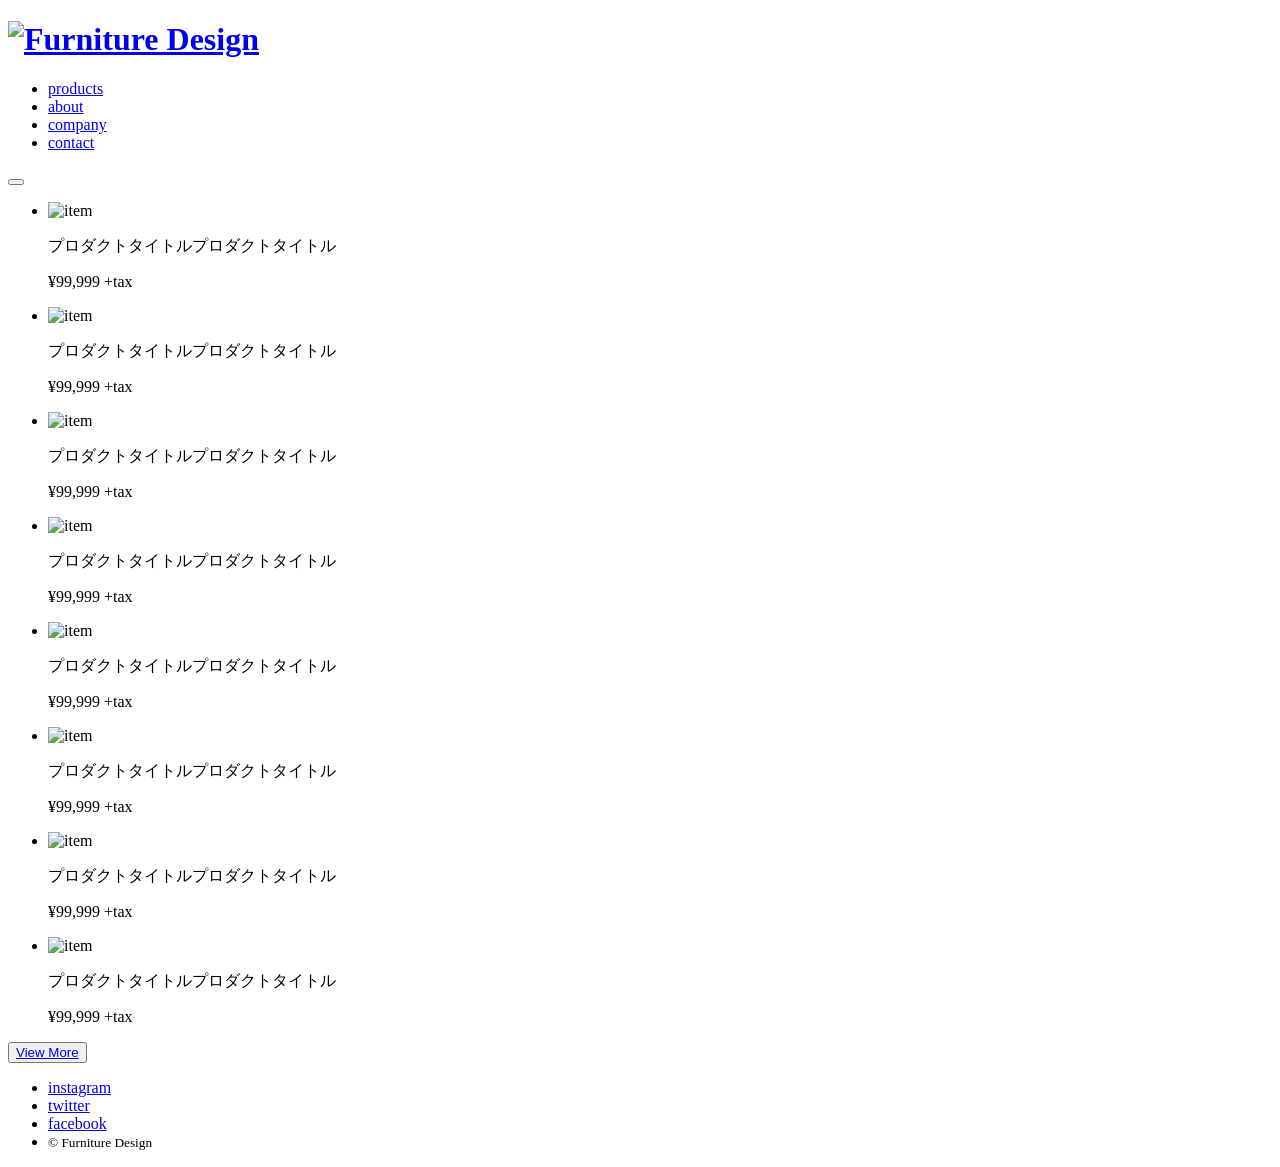
==== index.html @ 3c5ae27d "Create index.html" ====
<!DOCTYPE html>
<html lang="jp">
  <head>
    <meta charset="UTF-8" />
    <meta name="viewport" content="width=device-width, initial-scale=1.0" />
    <title>Furniture Design</title>
    <meta
      name="description"
      content="Furniture Design/南青山で家具やインテリアの企画、販売を行っている会社"
    />
    <link rel="preconnect" href="https://fonts.googleapis.com" />
    <link rel="preconnect" href="https://fonts.gstatic.com" crossorigin />
    <link
      href="https://fonts.googleapis.com/css2?family=Noto+Sans+JP:wght@100..900&display=swap"
      rel="stylesheet"
    />
    <link rel="icon" href="assets/img/favicon.ico" />

    <link rel="stylesheet" href="assets/css/destyle.min.css" media="all" />
    <link rel="stylesheet" href="assets/css/style.css" media="all" />
  </head>

  <body>
    <header id="headerBlock" class="header_block">
      <div class="header_inner">
        <h1 class="header_logo">
          <a href="#top">
            <img src="assets/img/logo.svg" alt="Furniture Design" />
          </a>
        </h1>
        <!-- header_logo -->

        <nav id="js_headerNav" class="header_nav">
          <ul>
            <li><a href="products/page1/index.html">products</a></li>
            <li><a href="about/index.html">about</a></li>
            <li><a href="company/index.html">company</a></li>
            <li><a href="mailto:xxxxx@xxx.xxx">contact</a></li>
          </ul>
        </nav>
        <!-- header_nav -->

        <button id="js_hamburgerBtn" class="hamburger_menu">
          <span class="hamburger_bar1"></span>
          <span class="hamburger_bar2"></span>
        </button>
      </div>
      <!-- header_inner -->
    </header>
    <!-- header_block -->

    <div id="js_hamburgerBg" class="hamburger_bg"></div>

    <main>
      <section id="top" class="top_block">
        <div class="top_inner">
          <ul class="top_list">
            <li class="item_card">
              <div class="item_img">
                <img
                  src="assets/img/item1.jpg"
                  width="800"
                  height="800"
                  alt="item"
                  loading="lazy"
                />
              </div>
              <p>プロダクトタイトルプロダクトタイトル</p>
              <p>¥99,999 +tax</p>
            </li>
            <!-- item_card -->

            <li class="item_card">
              <div class="item_img">
                <img
                  src="assets/img/item2.jpg"
                  width="800"
                  height="800"
                  alt="item"
                  loading="lazy"
                />
              </div>
              <p>プロダクトタイトルプロダクトタイトル</p>
              <p>¥99,999 +tax</p>
            </li>
            <!-- item_card -->

            <li class="item_card">
              <div class="item_img">
                <img
                  src="assets/img/item3.jpg"
                  width="800"
                  height="800"
                  alt="item"
                  loading="lazy"
                />
              </div>
              <p>プロダクトタイトルプロダクトタイトル</p>
              <p>¥99,999 +tax</p>
            </li>
            <!-- item_card -->

            <li class="item_card">
              <div class="item_img">
                <img
                  src="assets/img/item4.jpg"
                  width="800"
                  height="800"
                  alt="item"
                  loading="lazy"
                />
              </div>
              <p>プロダクトタイトルプロダクトタイトル</p>
              <p>¥99,999 +tax</p>
            </li>
            <!-- item_card -->

            <li class="item_card">
              <div class="item_img">
                <img
                  src="assets/img/item5.jpg"
                  width="800"
                  height="800"
                  alt="item"
                  loading="lazy"
                />
              </div>
              <p>プロダクトタイトルプロダクトタイトル</p>
              <p>¥99,999 +tax</p>
            </li>
            <!-- item_card -->

            <li class="item_card">
              <div class="item_img">
                <img
                  src="assets/img/item6.jpg"
                  width="800"
                  height="800"
                  alt="item"
                  loading="lazy"
                />
              </div>
              <p>プロダクトタイトルプロダクトタイトル</p>
              <p>¥99,999 +tax</p>
            </li>
            <!-- item_card -->

            <li class="item_card">
              <div class="item_img">
                <img
                  src="assets/img/item7.jpg"
                  width="800"
                  height="800"
                  alt="item"
                  loading="lazy"
                />
              </div>
              <p>プロダクトタイトルプロダクトタイトル</p>
              <p>¥99,999 +tax</p>
            </li>
            <!-- item_card -->

            <li class="item_card">
              <div class="item_img">
                <img
                  src="assets/img/item8.jpg"
                  width="800"
                  height="800"
                  alt="item"
                  loading="lazy"
                />
              </div>
              <p>プロダクトタイトルプロダクトタイトル</p>
              <p>¥99,999 +tax</p>
            </li>
            <!-- item_card -->
          </ul>
          <!-- top_list -->
          <button class="btn_more">
            <a href="products/page1/index.html">View More</a>
          </button>
          <!-- btn_more -->
        </div>
        <!-- top_inner -->
      </section>
      <!-- top_block -->
    </main>
    <footer class="footer_block">
      <div class="footer_inner">
        <nav class="footer_nav">
          <ul>
            <div class="footer_nav_links">
              <li><a href="#">instagram</a></li>
              <li><a href="#">twitter</a></li>
              <li><a href="#">facebook</a></li>
            </div>
            <!-- footer_nav_links -->
            <li><small>© Furniture Design</small></li>
          </ul>
        </nav>
        <!-- footer_nav -->
      </div>
      <!-- footer_inner -->
    </footer>
    <!-- footer_block -->

    <script type="text/javascript" src="assets/js/jquery.js"></script>
    <script type="text/javascript" src="assets/js/style.js"></script>
  </body>
</html>
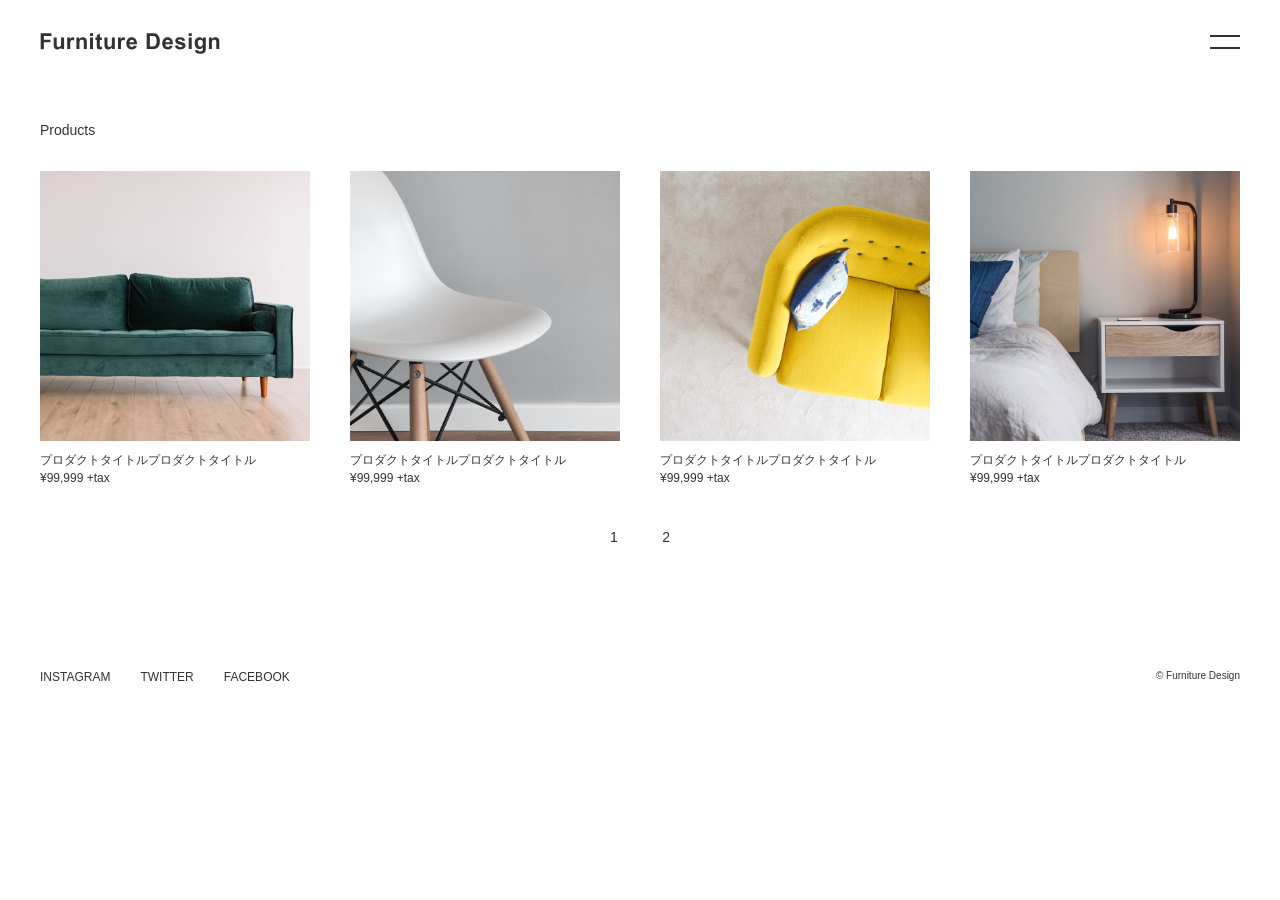
==== commit 667c24cc: "Update index.html リンクを修正しました。" ====
--- a/index.html
+++ b/index.html
@@ -3,38 +3,39 @@
   <head>
     <meta charset="UTF-8" />
     <meta name="viewport" content="width=device-width, initial-scale=1.0" />
-    <title>Furniture Design</title>
-    <meta
-      name="description"
-      content="Furniture Design/南青山で家具やインテリアの企画、販売を行っている会社"
-    />
+    <title>Furniture Design/products</title>
+    <meta name="description" content="Furniture Design/products" />
     <link rel="preconnect" href="https://fonts.googleapis.com" />
     <link rel="preconnect" href="https://fonts.gstatic.com" crossorigin />
     <link
       href="https://fonts.googleapis.com/css2?family=Noto+Sans+JP:wght@100..900&display=swap"
       rel="stylesheet"
     />
-    <link rel="icon" href="assets/img/favicon.ico" />
+    <link rel="icon" href="../../assets/img/favicon.ico" />
 
-    <link rel="stylesheet" href="assets/css/destyle.min.css" media="all" />
-    <link rel="stylesheet" href="assets/css/style.css" media="all" />
+    <link
+      rel="stylesheet"
+      href="../../assets/css/destyle.min.css"
+      media="all"
+    />
+    <link rel="stylesheet" href="../../assets/css/style.css" media="all" />
   </head>
 
   <body>
-    <header id="headerBlock" class="header_block">
+    <header class="header_block">
       <div class="header_inner">
         <h1 class="header_logo">
-          <a href="#top">
-            <img src="assets/img/logo.svg" alt="Furniture Design" />
+          <a href="../../index.html">
+            <img src="../../assets/img/logo.svg" alt="Furniture Design" />
           </a>
         </h1>
         <!-- header_logo -->
 
         <nav id="js_headerNav" class="header_nav">
           <ul>
-            <li><a href="products/page1/index.html">products</a></li>
-            <li><a href="about/index.html">about</a></li>
-            <li><a href="company/index.html">company</a></li>
+            <li><a href="../page1/index.html">products</a></li>
+            <li><a href="../../about/index.html">about</a></li>
+            <li><a href="../../company/index.html">company</a></li>
             <li><a href="mailto:xxxxx@xxx.xxx">contact</a></li>
           </ul>
         </nav>
@@ -52,13 +53,14 @@
     <div id="js_hamburgerBg" class="hamburger_bg"></div>
 
     <main>
-      <section id="top" class="top_block">
-        <div class="top_inner">
-          <ul class="top_list">
+      <section class="products_block products_page2">
+        <div class="products_inner">
+          <h2 class="page_title">Products</h2>
+          <ul class="products_list">
             <li class="item_card">
               <div class="item_img">
                 <img
-                  src="assets/img/item1.jpg"
+                  src="../../assets/img/item13.jpg"
                   width="800"
                   height="800"
                   alt="item"
@@ -73,7 +75,7 @@
             <li class="item_card">
               <div class="item_img">
                 <img
-                  src="assets/img/item2.jpg"
+                  src="../../assets/img/item14.jpg"
                   width="800"
                   height="800"
                   alt="item"
@@ -88,7 +90,7 @@
             <li class="item_card">
               <div class="item_img">
                 <img
-                  src="assets/img/item3.jpg"
+                  src="../../assets/img/item15.jpg"
                   width="800"
                   height="800"
                   alt="item"
@@ -103,67 +105,7 @@
             <li class="item_card">
               <div class="item_img">
                 <img
-                  src="assets/img/item4.jpg"
-                  width="800"
-                  height="800"
-                  alt="item"
-                  loading="lazy"
-                />
-              </div>
-              <p>プロダクトタイトルプロダクトタイトル</p>
-              <p>¥99,999 +tax</p>
-            </li>
-            <!-- item_card -->
-
-            <li class="item_card">
-              <div class="item_img">
-                <img
-                  src="assets/img/item5.jpg"
-                  width="800"
-                  height="800"
-                  alt="item"
-                  loading="lazy"
-                />
-              </div>
-              <p>プロダクトタイトルプロダクトタイトル</p>
-              <p>¥99,999 +tax</p>
-            </li>
-            <!-- item_card -->
-
-            <li class="item_card">
-              <div class="item_img">
-                <img
-                  src="assets/img/item6.jpg"
-                  width="800"
-                  height="800"
-                  alt="item"
-                  loading="lazy"
-                />
-              </div>
-              <p>プロダクトタイトルプロダクトタイトル</p>
-              <p>¥99,999 +tax</p>
-            </li>
-            <!-- item_card -->
-
-            <li class="item_card">
-              <div class="item_img">
-                <img
-                  src="assets/img/item7.jpg"
-                  width="800"
-                  height="800"
-                  alt="item"
-                  loading="lazy"
-                />
-              </div>
-              <p>プロダクトタイトルプロダクトタイトル</p>
-              <p>¥99,999 +tax</p>
-            </li>
-            <!-- item_card -->
-
-            <li class="item_card">
-              <div class="item_img">
-                <img
-                  src="assets/img/item8.jpg"
+                  src="../../assets/img/item16.jpg"
                   width="800"
                   height="800"
                   alt="item"
@@ -175,15 +117,19 @@
             </li>
             <!-- item_card -->
           </ul>
-          <!-- top_list -->
-          <button class="btn_more">
-            <a href="products/page1/index.html">View More</a>
-          </button>
-          <!-- btn_more -->
+          <!-- products_list -->
+
+          <ul class="pagination">
+            <li>
+              <a href="../page1/index.html">1</a>
+            </li>
+            <li>2</li>
+          </ul>
+          <!-- pagination -->
         </div>
-        <!-- top_inner -->
+        <!-- products_inner -->
       </section>
-      <!-- top_block -->
+      <!-- products_block -->
     </main>
     <footer class="footer_block">
       <div class="footer_inner">
@@ -204,7 +150,7 @@
     </footer>
     <!-- footer_block -->
 
-    <script type="text/javascript" src="assets/js/jquery.js"></script>
-    <script type="text/javascript" src="assets/js/style.js"></script>
+    <script type="text/javascript" src="../../assets/js/jquery.js"></script>
+    <script type="text/javascript" src="../../assets/js/style.js"></script>
   </body>
 </html>
--- a/assets/css/destyle.min.css
+++ b/assets/css/destyle.min.css
@@ -0,0 +1,2 @@
+/*! destyle.css v4.0.0 | MIT License | https://github.com/nicolas-cusan/destyle.min.css */
+*,::before,::after{box-sizing:border-box;border-style:solid;border-width:0}html{line-height:1.15;-webkit-text-size-adjust:100%;-webkit-tap-highlight-color:transparent}body{margin:0}main{display:block}p,table,blockquote,address,pre,iframe,form,figure,dl{margin:0}h1,h2,h3,h4,h5,h6{font-size:inherit;font-weight:inherit;margin:0}ul,ol{margin:0;padding:0;list-style:none}dt{font-weight:700}dd{margin-left:0}hr{box-sizing:content-box;height:0;overflow:visible;border-top-width:1px;margin:0;clear:both;color:inherit}pre{font-family:monospace,monospace;font-size:inherit}address{font-style:inherit}a{background-color:transparent;text-decoration:none;color:inherit}abbr[title]{text-decoration:underline dotted}b,strong{font-weight:bolder}code,kbd,samp{font-family:monospace,monospace;font-size:inherit}small{font-size:80%}sub,sup{font-size:75%;line-height:0;position:relative;vertical-align:baseline}sub{bottom:-.25em}sup{top:-.5em}svg,img,embed,object,iframe{vertical-align:bottom}button,input,optgroup,select,textarea{-webkit-appearance:none;appearance:none;vertical-align:middle;color:inherit;font:inherit;background:transparent;padding:0;margin:0;border-radius:0;text-align:inherit;text-transform:inherit}button,[type="button"],[type="reset"],[type="submit"]{cursor:pointer}button:disabled,[type="button"]:disabled,[type="reset"]:disabled,[type="submit"]:disabled{cursor:default}:-moz-focusring{outline:auto}select:disabled{opacity:inherit}option{padding:0}fieldset{margin:0;padding:0;min-width:0}legend{padding:0}progress{vertical-align:baseline}textarea{overflow:auto}[type="number"]::-webkit-inner-spin-button,[type="number"]::-webkit-outer-spin-button{height:auto}[type="search"]{outline-offset:-2px}[type="search"]::-webkit-search-decoration{-webkit-appearance:none}::-webkit-file-upload-button{-webkit-appearance:button;font:inherit}[type="number"]{-moz-appearance:textfield}label[for]{cursor:pointer}details{display:block}summary{display:list-item}[contenteditable]:focus{outline:auto}table{border-color:inherit;border-collapse:collapse}caption{text-align:left}td,th{vertical-align:top;padding:0}th{text-align:left;font-weight:700}
--- a/assets/css/style.css
+++ b/assets/css/style.css
@@ -0,0 +1,504 @@
+/*
+576px ...スマホ
+900px ブレークポイント
+*/
+
+html {
+  scroll-behavior: smooth;
+}
+
+body {
+  color: #333333;
+  font-family: "Noto Sans JP", sans-serif;
+  font-weight: 400;
+  line-height: 1.5;
+}
+
+/* ----------------------------------------- */
+/* common */
+/* ----------------------------------------- */
+
+.header_inner,
+.footer_inner,
+.top_inner,
+.products_inner {
+  max-width: 1440px;
+  margin: 0px auto;
+  padding: 0px 40px;
+}
+
+.about_inner,
+.company_inner {
+  max-width: 680px;
+  margin: 0px;
+  padding: 0px 40px;
+}
+
+.page_title {
+  font-size: 14px;
+  padding-top: 120px;
+}
+
+.products_block .page_title,
+.about_block .page_title,
+.company_block .page_title {
+  padding-bottom: 30px;
+}
+
+/* commonメディアクエリ */
+/* ----------------------------------------- */
+
+@media print, screen and (max-width: 900px) {
+  .products_block .page_title {
+    padding-bottom: 10px;
+  }
+}
+
+/* ----------------------------------------- */
+/* header */
+/* ----------------------------------------- */
+
+.header_block {
+  position: relative;
+}
+
+.header_block.is_active .header_inner {
+  background: transparent;
+}
+
+.header_block.is_active .header_logo img {
+  opacity: 0;
+}
+
+.header_inner {
+  position: fixed;
+  z-index: 1000;
+  width: 100%;
+  height: 80px;
+  background: #fff;
+  display: flex;
+  justify-content: space-between;
+  align-items: center;
+}
+
+.header_logo {
+  width: 180px;
+  height: 21px;
+  aspect-ratio: 60/7;
+}
+
+.header_logo img {
+  width: 100%;
+  height: auto;
+  object-fit: cover;
+}
+
+.header_nav {
+  width: 100%;
+  height: 100vh;
+  color: #fff;
+  position: fixed;
+  top: 36px;
+  left: 50px;
+  opacity: 0;
+  pointer-events: none;
+  overflow-y: auto;
+  z-index: 1000;
+}
+
+.header_nav ul {
+  display: flex;
+  flex-direction: column;
+  gap: 14px;
+  font-size: 14px;
+  text-transform: uppercase;
+}
+
+.header_nav.is_active {
+  opacity: 1;
+  pointer-events: auto;
+}
+
+.hamburger_menu {
+  display: block;
+  width: 30px;
+  height: 30px;
+  text-align: center;
+  pointer-events: auto;
+  position: relative;
+  z-index: 1000;
+}
+
+.hamburger_bar1,
+.hamburger_bar2 {
+  display: block;
+  background: #333;
+  width: 30px;
+  height: 2px;
+  margin: 10px 0px;
+  transition: transform 0.2s, width 0.2s, opacity 0.2s;
+  transform-origin: 1px 1px;
+}
+
+.hamburger_menu.is_active .hamburger_bar1 {
+  background: #fff;
+  transform: translateY(18px) rotate(-40deg);
+  width: 40px;
+}
+
+.hamburger_menu.is_active .hamburger_bar2 {
+  background: #fff;
+  transform: translateY(-18px) rotate(40deg);
+  width: 40px;
+}
+
+.hamburger_bg {
+  opacity: 0;
+  position: fixed;
+  top: 0px;
+  left: 0px;
+  width: 100%;
+  height: 100%;
+  background: #000;
+  z-index: 999;
+  pointer-events: none;
+  transition: opacity 0.4s ease-out;
+}
+
+.hamburger_bg.is_active {
+  opacity: 1;
+  pointer-events: auto;
+}
+
+/* ----------------------------------------- */
+/* footer */
+/* ----------------------------------------- */
+
+.footer_block {
+  height: 38px;
+}
+
+.footer_nav ul {
+  display: flex;
+  justify-content: space-between;
+  align-items: flex-start;
+}
+
+.footer_nav_links {
+  display: flex;
+  gap: 30px;
+  text-transform: uppercase;
+  font-size: 12px;
+}
+
+.footer_nav ul li small {
+  display: block;
+  font-size: 10px;
+}
+
+/* footerメディアクエリ */
+/* ----------------------------------------- */
+
+@media print, screen and (max-width: 900px) {
+  .footer_block {
+    height: 58px;
+  }
+
+  .footer_nav ul {
+    display: flex;
+    justify-content: flex-start;
+    flex-direction: column;
+    gap: 5px;
+    padding-bottom: 20px;
+  }
+}
+
+/* ----------------------------------------- */
+/* top */
+/* ----------------------------------------- */
+
+.top_list {
+  display: grid;
+  grid-template-columns: 1fr 1fr 1fr 1fr;
+  gap: 40px;
+  font-size: 12px;
+  padding-top: 80px;
+}
+
+.item_card p {
+  padding-top: 10px;
+}
+
+.item_card p + p {
+  padding-top: 0px;
+}
+
+.item_img {
+  max-width: 295px;
+  max-height: 295px;
+  aspect-ratio: 1/1;
+}
+
+.item_img img {
+  width: 100%;
+  height: auto;
+  object-fit: cover;
+}
+
+.btn_more {
+  display: block;
+  font-size: 14px;
+  width: 80px;
+  padding: 40px 0px 120px;
+  margin: 0px auto;
+}
+
+/* topメディアクエリ */
+/* ----------------------------------------- */
+
+@media print, screen and (max-width: 900px) {
+  .top_list {
+    display: grid;
+    grid-template-columns: 1fr 1fr;
+    gap: 40px;
+  }
+
+  .item_img {
+    min-width: 138px;
+    min-height: 138px;
+  }
+
+  .btn_more {
+    width: 80px;
+    padding: 60px 0px 100px;
+  }
+}
+
+/* ----------------------------------------- */
+/* products */
+/* ----------------------------------------- */
+
+.products_list {
+  display: grid;
+  grid-template-columns: 1fr 1fr 1fr 1fr;
+  gap: 40px;
+  font-size: 12px;
+}
+
+.pagination {
+  display: flex;
+  justify-content: space-between;
+  font-size: 14px;
+  width: 60px;
+  padding: 40px 0px 120px;
+  margin: 0px auto;
+}
+
+/* productsメディアクエリ */
+/* ----------------------------------------- */
+
+@media print, screen and (max-width: 900px) {
+  .products_list {
+    grid-template-columns: 1fr 1fr;
+    gap: 40px;
+    font-size: 12px;
+  }
+
+  .pagination {
+    justify-content: space-between;
+    padding: 60px 0px 105px;
+  }
+}
+
+/* ----------------------------------------- */
+/* products_detail */
+/* ----------------------------------------- */
+
+.products_detail_inner {
+  max-width: 840px;
+  margin: 0px;
+  padding: 0px 40px;
+}
+
+.products_detail_list {
+  margin: 0px;
+  padding: 0px;
+  list-style: none;
+}
+
+.products_detail_list .item_card {
+  display: flex;
+  padding: 30px 0px 60px;
+}
+
+.products_detail_list .item_card .detail_img {
+  display: block;
+  width: 100%;
+  max-width: 400px;
+  aspect-ratio: 1/1;
+  flex-shrink: 0;
+}
+
+.products_detail_list .item_card .detail_img img {
+  display: block;
+  width: 100%;
+  height: auto;
+  object-fit: cover;
+}
+
+.detail_text {
+  display: flex;
+  flex-direction: column;
+  gap: 30px;
+  font-size: 14px;
+  padding: 0px 0px 0px 64px;
+}
+
+.detail_text .spec_list {
+  display: flex;
+  flex-wrap: wrap;
+}
+
+.detail_text .spec_list dt {
+  width: 100px;
+  font-weight: 400;
+  text-transform: uppercase;
+}
+
+.detail_text .spec_list dd {
+  width: 170px;
+}
+
+.btn_back {
+  display: block;
+  font-size: 14px;
+  width: 225px;
+  margin-left: auto;
+  padding: 0px 100px 120px 0px;
+}
+
+/* products_detailメディアクエリ */
+/* ----------------------------------------- */
+
+@media print, screen and (max-width: 900px) {
+  .products_detail_list .item_card {
+    display: flex;
+    flex-direction: column;
+  }
+
+  .products_detail_list .item_card .detail_img {
+    max-width: 100%;
+  }
+
+  .detail_text {
+    max-width: 800px;
+    display: flex;
+    flex-direction: column;
+    gap: 30px;
+    font-size: 14px;
+    padding: 30px 0px 0px 0px;
+  }
+
+  .detail_text .spec_list dt {
+    font-weight: 400;
+  }
+
+  .detail_text .spec_list dd {
+    width: 75%;
+  }
+
+  .btn_back {
+    width: auto;
+    margin: 0px auto;
+    padding: 0px 0px 100px 0px;
+  }
+}
+
+@media print, screen and (max-width: 576px) {
+  .detail_text .spec_list dd {
+    width: 60%;
+  }
+}
+
+/* ----------------------------------------- */
+/* about */
+/* ----------------------------------------- */
+
+.about_inner p {
+  padding: 0px 0px 30px;
+  font-size: 14px;
+}
+
+.about_inner p + p {
+  padding: 0px 0px 120px;
+}
+
+/* aboutメディアクエリ */
+/* ----------------------------------------- */
+
+@media print, screen and (max-width: 900px) {
+  .about_inner p + p {
+    padding: 0px 0px 130px;
+  }
+}
+
+/* ----------------------------------------- */
+/* company */
+/* ----------------------------------------- */
+
+.company_list {
+  padding: 0px 0px 40px;
+  display: flex;
+  flex-wrap: wrap;
+  font-size: 14px;
+}
+
+.company_list dt {
+  width: 30%;
+  border-bottom: 1px solid #dcdbdb;
+  font-weight: 400;
+  padding: 20px 0px 20px 10px;
+}
+
+.company_list dd {
+  width: 70%;
+  border-bottom: 1px solid #dcdbdb;
+  padding: 20px 0px 20px 10px;
+}
+
+.company_map iframe {
+  width: 600px;
+  height: 300px;
+  margin-bottom: 120px;
+  filter: grayscale(100%);
+}
+
+/* companyメディアクエリ */
+/* ----------------------------------------- */
+
+@media print, screen and (max-width: 900px) {
+  .company_list {
+    display: flex;
+    flex-wrap: wrap;
+  }
+
+  .company_list dt {
+    width: 100%;
+    border-bottom: none;
+    padding: 20px 0px 10px 10px;
+  }
+
+  .company_list dd {
+    width: 100%;
+    border-bottom: 1px solid #dcdbdb;
+    padding: 0px 0px 20px 10px;
+  }
+
+  .company_map iframe {
+    max-width: 600px;
+    width: 100%;
+    height: 300px;
+    margin-bottom: 100px;
+    object-fit: cover;
+  }
+}
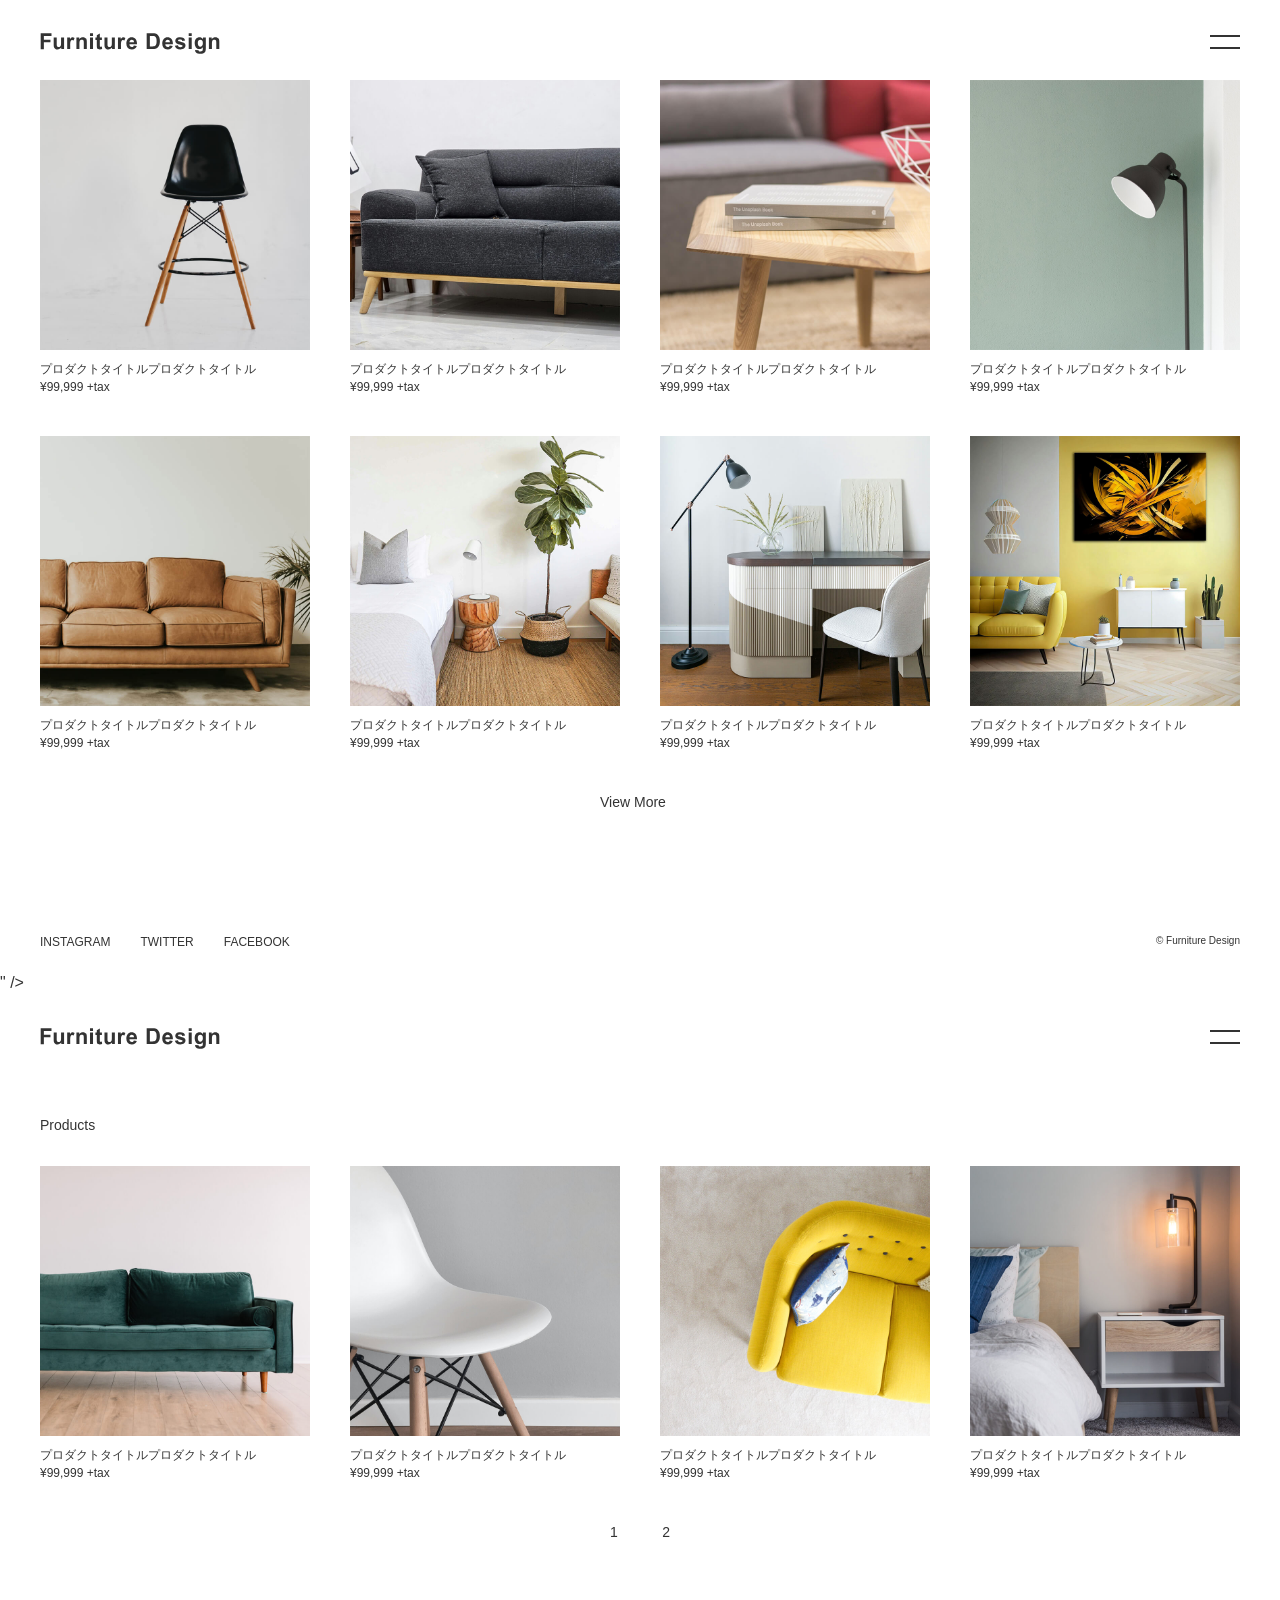
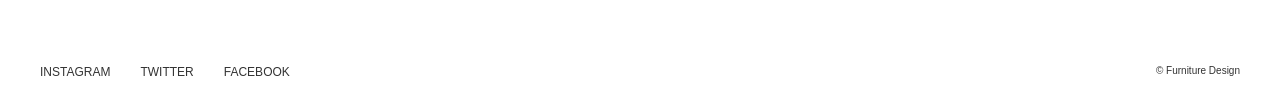
==== commit 76580f6d: "Update index.html 他のページを入力してしまっていました。こちらが正しいhtmlです。" ====
--- a/index.html
+++ b/index.html
@@ -4,7 +4,217 @@
     <meta charset="UTF-8" />
     <meta name="viewport" content="width=device-width, initial-scale=1.0" />
     <title>Furniture Design/products</title>
-    <meta name="description" content="Furniture Design/products" />
+    <meta name="description" content="Furniture Design/products<!DOCTYPE html>
+<html lang="jp">
+  <head>
+    <meta charset="UTF-8" />
+    <meta name="viewport" content="width=device-width, initial-scale=1.0" />
+    <title>Furniture Design</title>
+    <meta
+      name="description"
+      content="Furniture Design/南青山で家具やインテリアの企画、販売を行っている会社"
+    />
+    <link rel="preconnect" href="https://fonts.googleapis.com" />
+    <link rel="preconnect" href="https://fonts.gstatic.com" crossorigin />
+    <link
+      href="https://fonts.googleapis.com/css2?family=Noto+Sans+JP:wght@100..900&display=swap"
+      rel="stylesheet"
+    />
+    <link rel="icon" href="assets/img/favicon.ico" />
+
+    <link rel="stylesheet" href="assets/css/destyle.min.css" media="all" />
+    <link rel="stylesheet" href="assets/css/style.css" media="all" />
+  </head>
+
+  <body>
+    <header id="headerBlock" class="header_block">
+      <div class="header_inner">
+        <h1 class="header_logo">
+          <a href="#top">
+            <img src="assets/img/logo.svg" alt="Furniture Design" />
+          </a>
+        </h1>
+        <!-- header_logo -->
+
+        <nav id="js_headerNav" class="header_nav">
+          <ul>
+            <li><a href="products/page1/index.html">products</a></li>
+            <li><a href="about/index.html">about</a></li>
+            <li><a href="company/index.html">company</a></li>
+            <li><a href="mailto:xxxxx@xxx.xxx">contact</a></li>
+          </ul>
+        </nav>
+        <!-- header_nav -->
+
+        <button id="js_hamburgerBtn" class="hamburger_menu">
+          <span class="hamburger_bar1"></span>
+          <span class="hamburger_bar2"></span>
+        </button>
+      </div>
+      <!-- header_inner -->
+    </header>
+    <!-- header_block -->
+
+    <div id="js_hamburgerBg" class="hamburger_bg"></div>
+
+    <main>
+      <section id="top" class="top_block">
+        <div class="top_inner">
+          <ul class="top_list">
+            <li class="item_card">
+              <div class="item_img">
+                <img
+                  src="assets/img/item1.jpg"
+                  width="800"
+                  height="800"
+                  alt="item"
+                  loading="lazy"
+                />
+              </div>
+              <p>プロダクトタイトルプロダクトタイトル</p>
+              <p>¥99,999 +tax</p>
+            </li>
+            <!-- item_card -->
+
+            <li class="item_card">
+              <div class="item_img">
+                <img
+                  src="assets/img/item2.jpg"
+                  width="800"
+                  height="800"
+                  alt="item"
+                  loading="lazy"
+                />
+              </div>
+              <p>プロダクトタイトルプロダクトタイトル</p>
+              <p>¥99,999 +tax</p>
+            </li>
+            <!-- item_card -->
+
+            <li class="item_card">
+              <div class="item_img">
+                <img
+                  src="assets/img/item3.jpg"
+                  width="800"
+                  height="800"
+                  alt="item"
+                  loading="lazy"
+                />
+              </div>
+              <p>プロダクトタイトルプロダクトタイトル</p>
+              <p>¥99,999 +tax</p>
+            </li>
+            <!-- item_card -->
+
+            <li class="item_card">
+              <div class="item_img">
+                <img
+                  src="assets/img/item4.jpg"
+                  width="800"
+                  height="800"
+                  alt="item"
+                  loading="lazy"
+                />
+              </div>
+              <p>プロダクトタイトルプロダクトタイトル</p>
+              <p>¥99,999 +tax</p>
+            </li>
+            <!-- item_card -->
+
+            <li class="item_card">
+              <div class="item_img">
+                <img
+                  src="assets/img/item5.jpg"
+                  width="800"
+                  height="800"
+                  alt="item"
+                  loading="lazy"
+                />
+              </div>
+              <p>プロダクトタイトルプロダクトタイトル</p>
+              <p>¥99,999 +tax</p>
+            </li>
+            <!-- item_card -->
+
+            <li class="item_card">
+              <div class="item_img">
+                <img
+                  src="assets/img/item6.jpg"
+                  width="800"
+                  height="800"
+                  alt="item"
+                  loading="lazy"
+                />
+              </div>
+              <p>プロダクトタイトルプロダクトタイトル</p>
+              <p>¥99,999 +tax</p>
+            </li>
+            <!-- item_card -->
+
+            <li class="item_card">
+              <div class="item_img">
+                <img
+                  src="assets/img/item7.jpg"
+                  width="800"
+                  height="800"
+                  alt="item"
+                  loading="lazy"
+                />
+              </div>
+              <p>プロダクトタイトルプロダクトタイトル</p>
+              <p>¥99,999 +tax</p>
+            </li>
+            <!-- item_card -->
+
+            <li class="item_card">
+              <div class="item_img">
+                <img
+                  src="assets/img/item8.jpg"
+                  width="800"
+                  height="800"
+                  alt="item"
+                  loading="lazy"
+                />
+              </div>
+              <p>プロダクトタイトルプロダクトタイトル</p>
+              <p>¥99,999 +tax</p>
+            </li>
+            <!-- item_card -->
+          </ul>
+          <!-- top_list -->
+          <button class="btn_more">
+            <a href="products/page1/index.html">View More</a>
+          </button>
+          <!-- btn_more -->
+        </div>
+        <!-- top_inner -->
+      </section>
+      <!-- top_block -->
+    </main>
+    <footer class="footer_block">
+      <div class="footer_inner">
+        <nav class="footer_nav">
+          <ul>
+            <div class="footer_nav_links">
+              <li><a href="#">instagram</a></li>
+              <li><a href="#">twitter</a></li>
+              <li><a href="#">facebook</a></li>
+            </div>
+            <!-- footer_nav_links -->
+            <li><small>© Furniture Design</small></li>
+          </ul>
+        </nav>
+        <!-- footer_nav -->
+      </div>
+      <!-- footer_inner -->
+    </footer>
+    <!-- footer_block -->
+
+    <script type="text/javascript" src="assets/js/jquery.js"></script>
+    <script type="text/javascript" src="assets/js/style.js"></script>
+  </body>
+</html>
+" />
     <link rel="preconnect" href="https://fonts.googleapis.com" />
     <link rel="preconnect" href="https://fonts.gstatic.com" crossorigin />
     <link
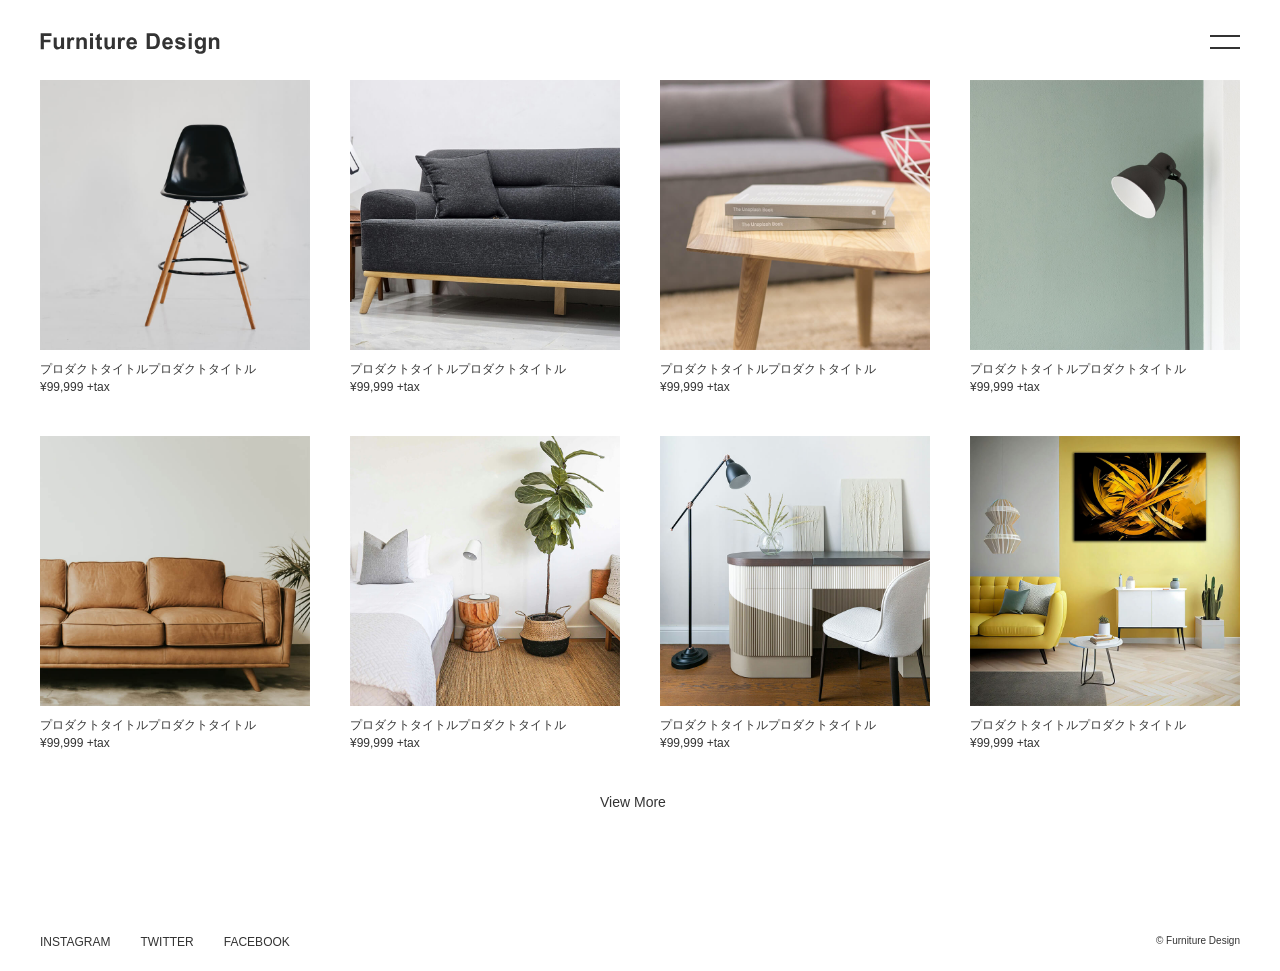
==== commit 6d871eb8: "Update index.html 他のページを追加していました。修正終わっています。" ====
--- a/index.html
+++ b/index.html
@@ -214,153 +214,3 @@
     <script type="text/javascript" src="assets/js/style.js"></script>
   </body>
 </html>
-" />
-    <link rel="preconnect" href="https://fonts.googleapis.com" />
-    <link rel="preconnect" href="https://fonts.gstatic.com" crossorigin />
-    <link
-      href="https://fonts.googleapis.com/css2?family=Noto+Sans+JP:wght@100..900&display=swap"
-      rel="stylesheet"
-    />
-    <link rel="icon" href="../../assets/img/favicon.ico" />
-
-    <link
-      rel="stylesheet"
-      href="../../assets/css/destyle.min.css"
-      media="all"
-    />
-    <link rel="stylesheet" href="../../assets/css/style.css" media="all" />
-  </head>
-
-  <body>
-    <header class="header_block">
-      <div class="header_inner">
-        <h1 class="header_logo">
-          <a href="../../index.html">
-            <img src="../../assets/img/logo.svg" alt="Furniture Design" />
-          </a>
-        </h1>
-        <!-- header_logo -->
-
-        <nav id="js_headerNav" class="header_nav">
-          <ul>
-            <li><a href="../page1/index.html">products</a></li>
-            <li><a href="../../about/index.html">about</a></li>
-            <li><a href="../../company/index.html">company</a></li>
-            <li><a href="mailto:xxxxx@xxx.xxx">contact</a></li>
-          </ul>
-        </nav>
-        <!-- header_nav -->
-
-        <button id="js_hamburgerBtn" class="hamburger_menu">
-          <span class="hamburger_bar1"></span>
-          <span class="hamburger_bar2"></span>
-        </button>
-      </div>
-      <!-- header_inner -->
-    </header>
-    <!-- header_block -->
-
-    <div id="js_hamburgerBg" class="hamburger_bg"></div>
-
-    <main>
-      <section class="products_block products_page2">
-        <div class="products_inner">
-          <h2 class="page_title">Products</h2>
-          <ul class="products_list">
-            <li class="item_card">
-              <div class="item_img">
-                <img
-                  src="../../assets/img/item13.jpg"
-                  width="800"
-                  height="800"
-                  alt="item"
-                  loading="lazy"
-                />
-              </div>
-              <p>プロダクトタイトルプロダクトタイトル</p>
-              <p>¥99,999 +tax</p>
-            </li>
-            <!-- item_card -->
-
-            <li class="item_card">
-              <div class="item_img">
-                <img
-                  src="../../assets/img/item14.jpg"
-                  width="800"
-                  height="800"
-                  alt="item"
-                  loading="lazy"
-                />
-              </div>
-              <p>プロダクトタイトルプロダクトタイトル</p>
-              <p>¥99,999 +tax</p>
-            </li>
-            <!-- item_card -->
-
-            <li class="item_card">
-              <div class="item_img">
-                <img
-                  src="../../assets/img/item15.jpg"
-                  width="800"
-                  height="800"
-                  alt="item"
-                  loading="lazy"
-                />
-              </div>
-              <p>プロダクトタイトルプロダクトタイトル</p>
-              <p>¥99,999 +tax</p>
-            </li>
-            <!-- item_card -->
-
-            <li class="item_card">
-              <div class="item_img">
-                <img
-                  src="../../assets/img/item16.jpg"
-                  width="800"
-                  height="800"
-                  alt="item"
-                  loading="lazy"
-                />
-              </div>
-              <p>プロダクトタイトルプロダクトタイトル</p>
-              <p>¥99,999 +tax</p>
-            </li>
-            <!-- item_card -->
-          </ul>
-          <!-- products_list -->
-
-          <ul class="pagination">
-            <li>
-              <a href="../page1/index.html">1</a>
-            </li>
-            <li>2</li>
-          </ul>
-          <!-- pagination -->
-        </div>
-        <!-- products_inner -->
-      </section>
-      <!-- products_block -->
-    </main>
-    <footer class="footer_block">
-      <div class="footer_inner">
-        <nav class="footer_nav">
-          <ul>
-            <div class="footer_nav_links">
-              <li><a href="#">instagram</a></li>
-              <li><a href="#">twitter</a></li>
-              <li><a href="#">facebook</a></li>
-            </div>
-            <!-- footer_nav_links -->
-            <li><small>© Furniture Design</small></li>
-          </ul>
-        </nav>
-        <!-- footer_nav -->
-      </div>
-      <!-- footer_inner -->
-    </footer>
-    <!-- footer_block -->
-
-    <script type="text/javascript" src="../../assets/js/jquery.js"></script>
-    <script type="text/javascript" src="../../assets/js/style.js"></script>
-  </body>
-</html>
